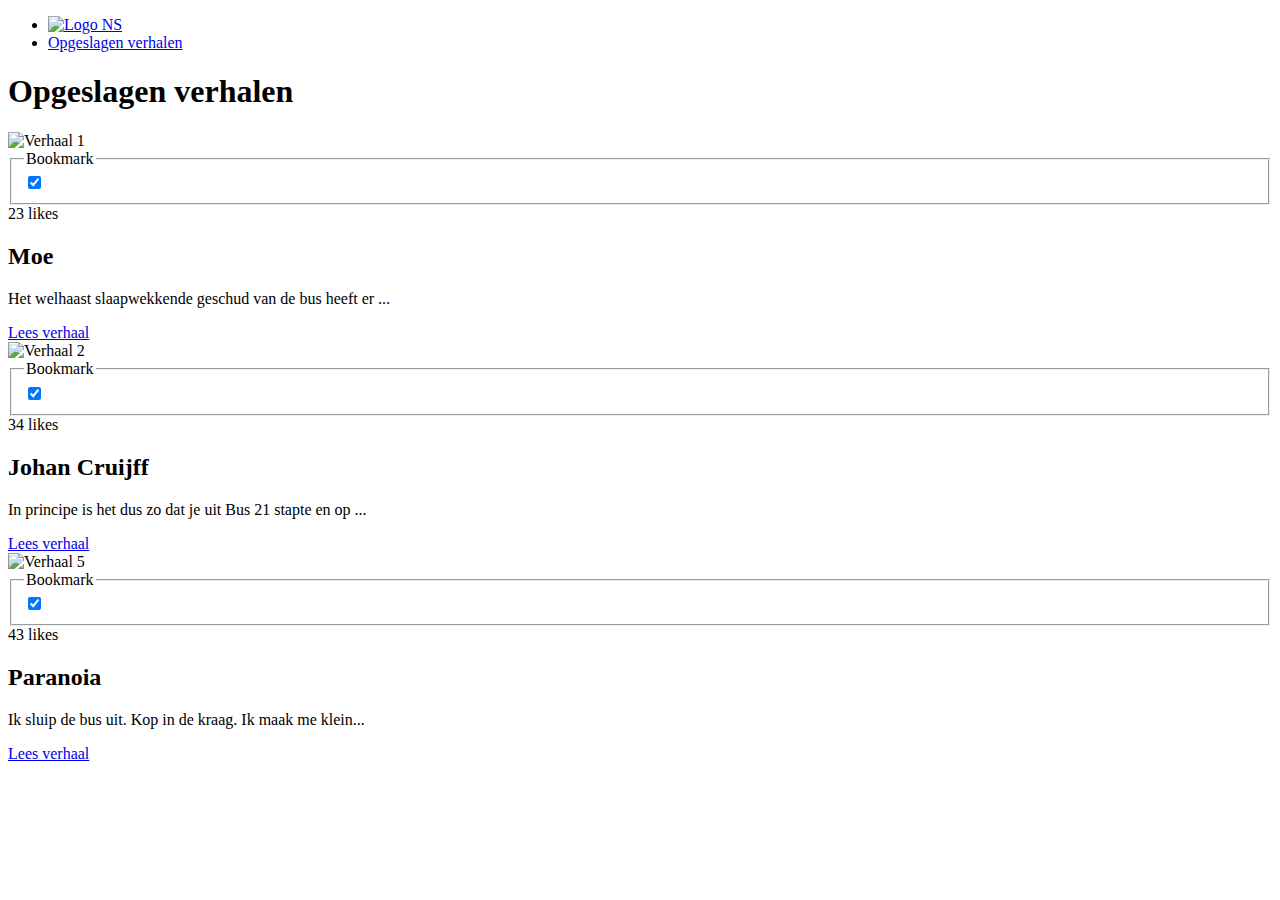
==== opgeslagen.html @ 6b05376d "Add files via upload" ====
<!DOCTYPE html>
<html lang="en">

<head>
  <meta charset="UTF-8">
  <meta name="viewport" content="width=device-width, initial-scale=1.0">
  <meta http-equiv="X-UA-Compatible" content="ie=edge">
  <link href="https://fonts.googleapis.com/css?family=Open+Sans&display=swap" rel="stylesheet">
  <link rel="stylesheet" href="css/style.css">
  <title>NS - Opgeslagen verhalen</title>
</head>

<body>
  <header>
    <nav>
      <ul>
        <li>
          <a href="index.html">
            <img src="images/logo.png" alt="Logo NS">
          </a>
        </li>
        <li>
          <a href="opgeslagen.html" data-value="3" class="bookmarks">
            <span>Opgeslagen verhalen</span>
          </a>
        </li>
      </ul>
    </nav>
  </header>

  <aside>
  </aside>

  <main>
    <h1>Opgeslagen verhalen</h1>
    <div>
      <article>
        <section>
          <img src="images/verhaal1.png" alt="Verhaal 1">
          <form>
            <fieldset>
              <legend>Bookmark</legend>
              <input type="checkbox" name="bookmark1" id="bookmark1" checked="">
              <label for="bookmark1"></label>
            </fieldset>
          </form>
        </section>
        <section>
          <footer>
            23 likes
          </footer>
          <h2>Moe</h2>
          <p>Het welhaast slaapwekkende geschud van de bus heeft er ...</p>
          <a href="moe.html">Lees verhaal</a>
        </section>
      </article>

      <article>
        <section>
          <img src="images/verhaal2.png" alt="Verhaal 2">
          <form>
            <fieldset>
              <legend>Bookmark</legend>
              <input type="checkbox" name="bookmark2" id="bookmark2" checked="">
              <label for="bookmark2"></label>
            </fieldset>
          </form>
        </section>
        <section>
          <footer>
            34 likes
          </footer>
          <h2>Johan Cruijff</h2>
          <p>In principe is het dus zo dat je uit Bus 21 stapte en op ...</p>
          <a href="moe.html">Lees verhaal</a>
        </section>
      </article>


      <article>
        <section>
          <img src="images/verhaal5.png" alt="Verhaal 5">
          <form>
            <fieldset>
              <legend>Bookmark</legend>
              <input type="checkbox" name="bookmark5" id="bookmark5" checked="">
              <label for="bookmark5"></label>
            </fieldset>
          </form>
        </section>
        <section>
          <footer>
            43 likes
          </footer>
          <h2>Paranoia</h2>
          <p>Ik sluip de bus uit. Kop in de kraag. Ik maak me klein...</p>
          <a href="verhaal2.html">Lees verhaal</a>
        </section>
      </article>
    </div>
  </main>
</body>
<script src="js/interactions.js"></script>

</html>
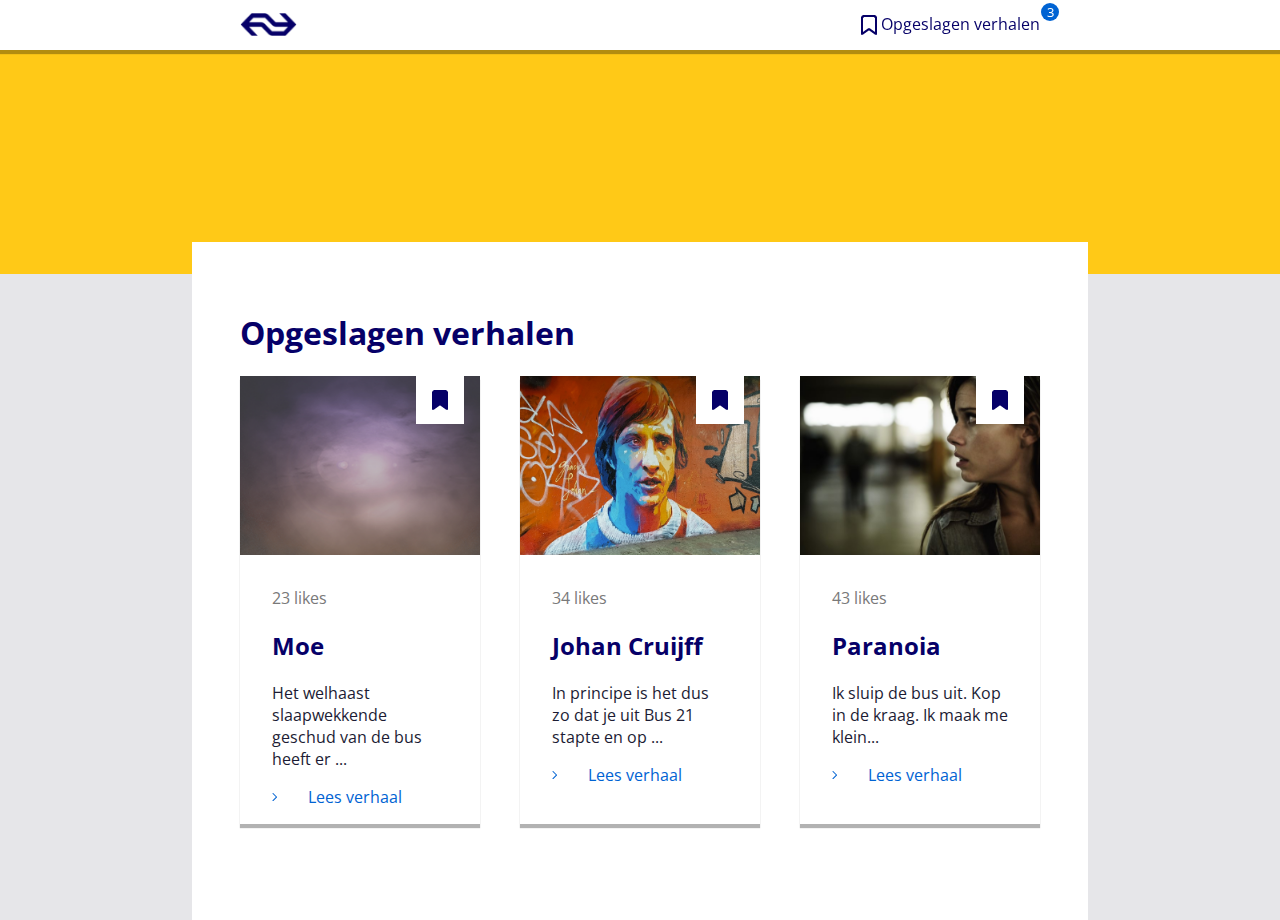
==== commit ae52cfd3: "Section > Header" ====
--- a/opgeslagen.html
+++ b/opgeslagen.html
@@ -35,7 +35,7 @@
     <h1>Opgeslagen verhalen</h1>
     <div>
       <article>
-        <section>
+        <header>
           <img src="images/verhaal1.png" alt="Verhaal 1">
           <form>
             <fieldset>
@@ -44,7 +44,7 @@
               <label for="bookmark1"></label>
             </fieldset>
           </form>
-        </section>
+        </header>
         <section>
           <footer>
             23 likes
@@ -56,7 +56,7 @@
       </article>
 
       <article>
-        <section>
+        <header>
           <img src="images/verhaal2.png" alt="Verhaal 2">
           <form>
             <fieldset>
@@ -65,7 +65,7 @@
               <label for="bookmark2"></label>
             </fieldset>
           </form>
-        </section>
+        </header>
         <section>
           <footer>
             34 likes
@@ -78,7 +78,7 @@
 
 
       <article>
-        <section>
+        <header>
           <img src="images/verhaal5.png" alt="Verhaal 5">
           <form>
             <fieldset>
@@ -87,7 +87,7 @@
               <label for="bookmark5"></label>
             </fieldset>
           </form>
-        </section>
+        </header>
         <section>
           <footer>
             43 likes
--- a/css/style.css
+++ b/css/style.css
@@ -0,0 +1,643 @@
+* {
+  box-sizing: border-box;
+}
+
+body {
+  font-family: 'Open Sans', sans-serif;
+  background: #E6E6E9;
+  color: #1C1C34;
+  margin: 0;
+}
+
+form legend {
+  display: none;
+}
+
+form fieldset {
+  border: none;
+  padding: 0;
+}
+
+ul {
+  list-style: none;
+  padding: 0;
+}
+
+/* Header ~~~~~~~~~~~~~~~~~~~~~~~~~~~~~~~~~~~~~~~~~~~~*/
+
+body > header {
+  width: 100%;
+  background-color: #fff;
+  padding: 0 1em;
+  height: 3.125rem;
+  display: flex;
+  align-items: center;
+  position: sticky;
+  box-shadow: 0 .25rem 0.06rem rgba(0, 0, 0, 0.3);
+  top: 0;
+  z-index: 9999;
+}
+
+/* Header tablet */
+@media (min-width: 48em) {
+  body > header {
+    padding: 0 10vw;
+  }
+}
+
+/* Header desktop */
+@media (min-width: 71em) {
+  body > header {
+    padding: 0 15vw;
+  }
+}
+
+body > header nav {
+  width: 100%;
+  padding: 0 1em;
+}
+
+/* nav tablet */
+@media (min-width: 48em) {
+  body > header nav {
+    padding: 0 2em;
+  }
+}
+
+/* nav desktop */
+@media (min-width: 71em) {
+  body > header nav {
+    padding: 0 3em;
+  }
+}
+
+body > header ul {
+  display: flex;
+  justify-content: space-between;
+  margin: 0;
+}
+
+body > header ul li {
+  padding: 0;
+}
+
+li a {
+  color: #060068;
+  text-decoration: none;
+  display: flex;
+  position: relative;
+}
+
+li a:hover {
+  text-decoration: underline;
+}
+
+li:last-of-type a::before {
+  content: '';
+  width: 1.5rem;
+  height: 1.5rem;
+  display: inline-block;
+  background-image: url('../images/bookmark.png');
+}
+
+li:last-of-type a::after {
+  opacity: 0;
+}
+
+li:last-of-type a.bookmarks::after {
+  display: inline-block;
+  content: attr(data-value);
+  width: 1.125rem;
+  height: 1.125rem;
+  background: #0063D3;
+  border-radius: 50%;
+  display: flex;
+  align-items: center;
+  justify-content: center;
+  color: #fff;
+  transform: translateY(-0.625rem);
+  font-size: 0.8125rem;
+  position: absolute;
+  right: -1.2rem;
+  text-align: center;
+  opacity: 1;
+  animation: bounceIn .5s;
+}
+
+/* Animatie: https://thoughtbot.com/blog/css-animation-for-beginners */
+@keyframes bounceIn {
+  0% {
+    transform: translateY(-0625rem) scale(0.1);
+    opacity: 0;
+  }
+
+  60% {
+    transform: translateY(-0625rem) scale(1.3);
+    opacity: 1;
+  }
+
+  100% {
+    transform: translateY(-0625rem) scale(1);
+  }
+}
+
+/* Header 'opgeslagen verhalen' */
+li:last-of-type a span {
+  display: none;
+}
+
+@media (min-width: 48em) { 
+  li:last-of-type a span {
+    display: block;
+  }
+}
+
+/* Aside filter ~~~~~~~~~~~~~~~~~~~~~~~~~~~~~~~~~~~~~~~~~~~~*/
+
+aside {
+  background: #FFC917;
+  width: 100%;
+  padding: 0 1em 6em 0;
+}
+
+/* Aside tablet */
+@media (min-width: 48em) {
+  aside {
+    padding: 0 10vw;
+    height: 14em;
+  }
+}
+
+/* Aside desktop */
+@media (min-width: 71em) {
+  aside {
+    padding: 0 15vw;
+  }
+}
+
+aside form {
+  padding: 0 1em;
+}
+
+aside form:first-of-type {
+  padding: 2em 1em;
+}
+
+/* Aside tablet */
+@media (min-width: 48em) {
+  aside form {
+    padding: 0 2em;
+  }
+  
+  aside form:first-of-type {
+    padding: 2em 2em;
+  }
+}
+
+/* Aside desktop */
+@media (min-width: 71em) {
+  aside form {
+    padding: 0 3em;
+  }
+  
+  aside form:first-of-type {
+    padding: 2em 3em;
+  }
+}
+
+
+
+/* https://codepen.io/paulcp/pen/rjWZwp */
+.switch-field {
+  overflow: hidden;
+}
+
+.switch-field input {
+  display: none;
+}
+
+.switch-field label {
+  float: left;
+}
+
+.switch-field label {
+  display: inline-block;
+  color: #A37F33;
+  font-size: 1em;
+  font-weight: normal;
+  text-align: center;
+  text-shadow: none;
+  padding: 0.5em;
+  border-bottom: 0.05em solid rgba(0, 0, 0, 0.15);
+  -webkit-transition: all 0.1s ease-in-out;
+  -moz-transition: all 0.1s ease-in-out;
+  -ms-transition: all 0.1s ease-in-out;
+  -o-transition: all 0.1s ease-in-out;
+  transition: all 0.1s ease-in-out;
+}
+
+.switch-field label:hover {
+  cursor: pointer;
+}
+
+.switch-field input:checked+label {
+  color: #060068;
+  border-bottom: 0.05em solid #060068;
+}
+
+/* Aside label filters */
+
+aside form:last-of-type input[type="checkbox"] {
+  display: none;
+  margin: 0;
+}
+
+aside form:last-of-type ul input[type="checkbox"]+label {
+  display: block;
+  float: left;
+  background: #fff;
+  width: auto;
+  border-radius: 1em;
+  padding: .3em .6em;
+  margin: .5em 1em .5em 0;
+  opacity: 0.5;
+  color: #060068;
+  transition: 0.2s;
+}
+
+aside form:last-of-type ul input[type="checkbox"]+label:hover {
+  cursor: pointer;
+  opacity: 0.75;
+}
+
+aside form:last-of-type ul input[type="checkbox"]:checked+label {
+  opacity: 1;
+  transition: 0.2s;
+}
+
+
+/* Main ~~~~~~~~~~~~~~~~~~~~~~~~~~~~~~~~~~~~~~~~~~~~*/
+
+main {
+  width: 100%;
+  padding: 1em;
+  margin: -8em auto;
+}
+
+/* Main tablet */
+@media (min-width: 48em) {
+  main {
+    background: #fff;
+    width: 80vw;
+    padding: 2em;
+    margin: -2em auto;
+  }
+}
+
+/* Main desktop */
+@media (min-width: 71em) {
+  main {
+    width: 70vw;
+    padding: 3em;
+  }
+}
+
+main h1 {
+  width: 100%;
+  color: #060068;
+}
+
+main div {
+  display: flex;
+  flex-wrap: wrap;
+  justify-content: space-between;
+  flex-direction: row;
+}
+
+main div.popular {
+  flex-direction: column-reverse;
+}
+
+/* Articles tablet */
+@media (min-width: 48em) {
+  main div.popular {
+    flex-direction: row-reverse;
+  }
+}
+
+/* Article */
+div>article {
+  width: 100%;
+  background: #fff;
+  box-shadow: 0 .25rem 0.06rem rgba(0, 0, 0, 0.3);
+  margin-bottom: 3em;
+  max-height: 28em;
+}
+
+
+/* Article tablet */
+@media (min-width: 48em) {
+  div>article {
+    width: 45%;
+  }
+}
+
+/* Article desktop */
+@media (min-width: 71em) {
+  div>article {
+    width: 30%;
+  }
+}
+
+div>article header {
+  background: grey;
+  overflow: hidden;
+  display: flex;
+  align-items: center;
+  position: relative;
+  height: 40%;
+}
+
+div>article header img {
+  width: 100%;
+}
+
+/* Bookmark button */
+div>article header form {
+  position: absolute;
+  display: flex;
+  align-items: center;
+  justify-content: center;
+  top: 0;
+  right: 1em;
+  background: #fff;
+  width: 3em;
+  height: 3em;
+}
+
+div>article header form input {
+  display: none;
+}
+
+div>article header form input+label {
+  display: block;
+  background: url('../images/bookmark.png') no-repeat center;
+  transition: .3s;
+  width: 3em;
+  height: 3em;
+}
+
+div>article header form input:checked+label {
+  background: url('../images/bookmark-filled.png') no-repeat center;
+  transition: .3s;
+}
+
+div>article section {
+  padding: 2em;
+}
+
+div>article section h2 {
+  color: #060068;
+}
+
+div>article section footer {
+  color: #797979;
+}
+
+div>article section a {
+  color: #0063D3;
+  text-decoration: none;
+  display: flex;
+  align-items: center;
+}
+
+div>article section a::before {
+  content: '';
+  width: 2.25rem;
+  height: 1em;
+  display: inline-block;
+  background-image: url('../images/button.png');
+  transition: .3s;
+}
+
+div>article section a:hover::before {
+  transform: translateX(.5em);
+}
+
+
+
+
+/* Verhaal ~~~~~~~~~~~~~~~~~~~~~~~~~~~~~~~~~~~~~~~~~~~~*/
+
+body.verhaal {
+  background-color: rgb(84, 81, 114);
+}
+
+body.verhaal>article {
+  width: 100%;
+  padding: 1em;
+  font-style: italic;
+  letter-spacing: .1em;
+  font-family: serif;
+  color: white;
+}
+
+/* Verhaal tablet */
+@media (min-width: 48em) {
+  body.verhaal>article {
+    width: 80vw;
+    padding: 2em;
+    margin: 0 auto;
+  }
+}
+
+/* Verhaal desktop */
+
+@media (min-width: 71em) {
+  body.verhaal>article {
+    width: 60vw;
+    padding: 3em;
+  }
+}
+
+body.verhaal>article p {
+  line-height: 2em;
+  animation: blur 20s ease-out infinite;
+}
+
+body.verhaal>article p:nth-child(1) {
+  animation-delay: 1s;
+}
+
+body.verhaal>article p:nth-child(2) {
+  animation-delay: 10s;
+}
+
+body.verhaal>article p:nth-child(3) {
+  animation-delay: 15s;
+}
+
+body.verhaal>article p:nth-child(4) {
+  animation-delay: 25s;
+}
+
+/* https://codepen.io/onge/pen/KwdZpE */
+
+@keyframes blur {
+  0% {
+    text-shadow: 0 0 6.25rem #fff;
+    opacity: 1;
+    transform: translate(0, 0);
+  }
+
+  5% {
+    text-shadow: 0 0 5.625rem #fff;
+  }
+
+  15% {
+    opacity: 1;
+  }
+
+  20% {
+    text-shadow: 0 0 0 #fff;
+    transform: translate(0.125rem, -0.125rem);
+  }
+
+  50% {
+    opacity: .3;
+    transform: translate(-0.3125rem, 0.3125rem);
+  }
+
+  95% {
+    text-shadow: 0 0 5.625rem #fff;
+    transform: translate(0, 0);
+  }
+
+  100% {
+    text-shadow: 0 0 6.25rem #fff;
+    opacity: 1;
+  }
+}
+
+/* https://developer.mozilla.org/en-US/docs/Web/CSS/backdrop-filter#Result */
+
+.overlay {
+  background-image: radial-gradient(circle farthest-side, rgba(0, 0, 0, 0), rgba(0, 0, 20, .3)), url('https://thumbs.gfycat.com/DependableHeavenlyKentrosaurus-size_restricted.gif');
+  background-color: rgba(0, 0, 0, 1);
+  height: 100vh;
+  width: 100vw;
+  position: fixed;
+  top: 0;
+  left: 0;
+  animation: sleep 20s linear;
+  pointer-events: none;
+}
+
+@keyframes sleep {
+  0% {
+    background-color: rgba(0, 0, 0, 0);
+    opacity: 0;
+  }
+
+  50% {
+    background-color: rgba(0, 0, 0, 0.3);
+    backdrop-filter: blur(0.06rem);
+  }
+
+  100% {
+    background-color: rgba(0, 0, 20, .85);
+    backdrop-filter: blur(0.625rem);
+    opacity: .9;
+  }
+}
+
+
+body.verhaal>article form {
+  margin: 5em auto;
+  width: 2.8125rem;
+  height: 2.8125rem;
+  background-color: #fff;
+  border-radius: 50%;
+  display: flex;
+  align-items: center;
+  position: relative;
+  justify-content: center;
+  top: 0;
+  right: 1em;
+  background: #fff;
+  width: 3em;
+  height: 3em;
+  z-index: 99999;
+}
+
+body.verhaal>article form input {
+  display: none;
+}
+
+
+/* https://codepen.io/kieranfivestars/pen/PwzjgN */
+
+body.verhaal>article form input+label {
+  display: block;
+  background: url('../images/heart.png') no-repeat center;
+  transition: .3s;
+  width: 3em;
+  height: 3em;
+}
+
+body.verhaal>article form input:checked+label {
+  background: url('../images/heart-filled.png') no-repeat center;
+  transition: .3s;
+  animation: size .4s;  
+}
+
+body.verhaal>article form input+label+span {
+  position: absolute;
+  bottom: 4.375rem;
+  left: 0;
+  right: 0;
+  visibility: hidden;
+  opacity: 0;
+  transition: .6s;
+  z-index: -2;
+  font-size: 1em;
+  color: transparent;
+  font-weight: 400;
+  pointer-events: none;
+  text-align: center;
+  font-family: 'Open Sans', sans-serif;
+}
+
+body.verhaal>article form input:checked+label+span {
+  visibility: visible;
+  animation: fade 3s;
+  opacity: 1;
+}
+
+@keyframes size {
+  0% {
+    transform: scale(1);
+  }
+
+  50% {
+    transform: scale(1.3);
+  }
+
+  100% {
+    transform: scale(1.3);
+  }
+}
+
+@keyframes fade {
+  0% {
+    color: transparent;
+  }
+
+  50% {
+    color: #fff;
+  }
+
+  100% {
+    color: transparent;
+  }
+}